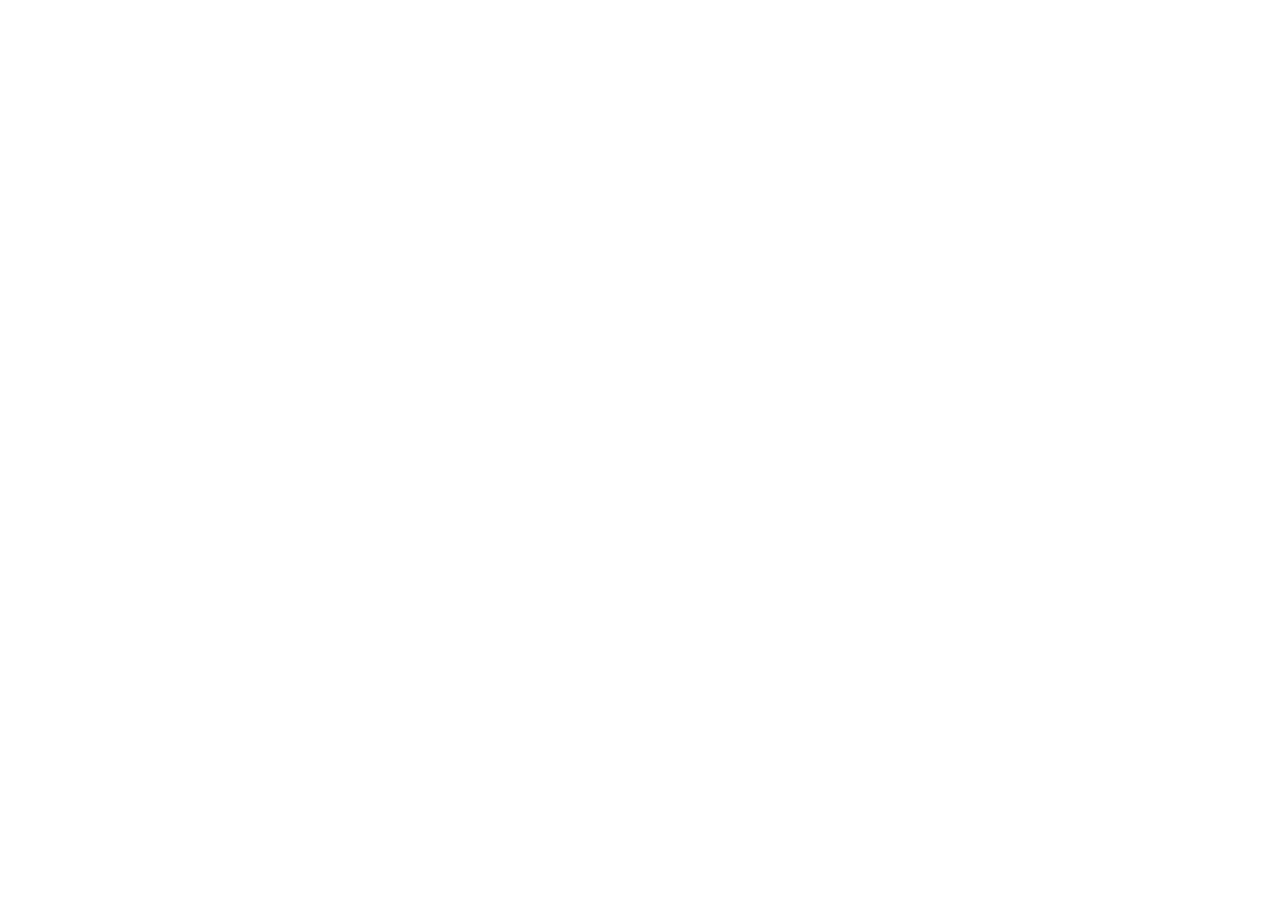
==== index.html @ ced34381 "Publish static MoonDust viewer with existing API connection" ====
<!doctype html>
<html lang="ko"><head><meta charset="utf-8"><meta name="viewport" content="width=device-width,initial-scale=1"><title>MoonDust · 낭독과 상영실</title><meta name="description" content="미카게의 달가루 낭독과 상영실. 낭독 비용을 확인하고 함께 보고 싶은 영상 구간을 골라 주세요."><link rel="icon" href="./moondust-link-banner-300.png"><link rel="stylesheet" href="./style.css"></head>
<body><header><a class="brand" href="./"><img src="./moondust-link-banner-300.png" alt=""><span>MoonDust<small>미카게의 달가루</small></span></a><a class="channel" href="https://chzzk.naver.com/7b8c4a76fb74a4c198d2418d34c86dca" target="_blank" rel="noopener">방송 보러 가기 ↗</a></header>
<main><div class="intro"><p class="eyebrow">너울이의 작은 신청함</p><h1>오늘은 어떤 이야기를 보낼까요?</h1><p>문장을 다듬고, 함께 보고 싶은 순간을 골라 주세요.</p></div>
<section class="account-strip" aria-label="내 달가루"><span id="account-summary">둘러보기는 연결 없이 자유롭게</span><button id="connect-account" type="button">치지직 계정 간편 연결</button><button id="disconnect-account" type="button" hidden>연결 해제</button></section><div class="workspace"><section class="editor"><div class="tabs" role="tablist" aria-label="신청 종류"><button id="tts-tab" role="tab" aria-selected="true" aria-controls="tts-panel">☾ 달가루 낭독</button><button id="video-tab" role="tab" aria-selected="false" aria-controls="video-panel" tabindex="-1">▷ 달가루상영실</button></div>
<div id="tts-panel" role="tabpanel" aria-labelledby="tts-tab"><label for="message">읽어 줄 문장</label><textarea id="message" rows="6" placeholder="미카게와 너울이에게 전하고 싶은 말을 적어 주세요."></textarea><div class="row hint"><span>공백 포함 · 앞뒤 공백 제외</span><span id="count">0 / 120자</span></div><p id="tts-error" class="error" role="status"></p><div class="speech"><label for="voice">목소리</label><select id="voice"><option value="random">랜덤</option><option value="A">WaveNet A · 여성</option><option value="B">WaveNet B · 여성</option><option value="C">WaveNet C · 남성</option><option value="D">WaveNet D · 남성</option></select><label for="rate">읽기 속도 <output id="rate-value">1.00배</output></label><input id="rate" type="range" min="0.25" max="4" step="0.05" value="1"><label for="pitch">음높이 <output id="pitch-value">0 반음</output></label><input id="pitch" type="range" min="-20" max="20" step="1" value="0"><button type="button" id="reset-speech">기본값으로</button></div><button id="preview-voice" type="button">음성 미리듣기</button><audio id="voice-preview" controls hidden></audio><p id="preview-status" class="hint" role="status"></p><div class="notice"><strong>고른 목소리와 속도로 방송에 전달해요.</strong><p>문장과 음성 설정을 자유롭게 조절해 주세요.</p></div></div>
<div id="video-panel" role="tabpanel" aria-labelledby="video-tab" hidden><label for="video-url">YouTube 영상 주소</label><input id="video-url" type="url" placeholder="https://www.youtube.com/watch?v=…"><button id="load-video" type="button">영상 불러오기</button><label for="video-file">또는 내 영상 업로드 · MP4/WebM · 최대 50MB</label><input id="video-file" type="file" accept="video/mp4,video/webm"><p id="upload-status" class="hint" role="status"></p><video id="file-preview" controls playsinline hidden></video><p id="video-title" class="hint"></p><div id="video-preview" hidden><div id="youtube-player"></div></div><div id="timeline-panel" hidden><p id="playhead-time" class="hint">현재 0:00</p><div id="timeline" class="timeline" aria-label="영상 재생 구간"><div id="selection" class="selection"></div><div id="playhead" class="playhead"></div><button id="start-handle" class="handle" type="button" role="slider" aria-label="구간 시작" aria-valuemin="0" aria-valuenow="0" aria-valuemax="0"></button><button id="end-handle" class="handle" type="button" role="slider" aria-label="구간 종료" aria-valuemin="1" aria-valuenow="1" aria-valuemax="1"></button></div><div class="times"><div><label for="start-time">시작</label><input id="start-time" inputmode="numeric" value="0:00"><input id="start" type="hidden" value="0"><button id="mark-start" type="button">현재 위치를 시작으로</button></div><div><label for="end-time">종료</label><input id="end-time" inputmode="numeric" value="0:30"><input id="end" type="hidden" value="30"><button id="mark-end" type="button">현재 위치를 종료로</button></div></div><button id="preview-range" type="button">선택 구간 미리보기</button></div><p id="duration" class="hint">최대 180초 · 30초당 0.10lb</p><p id="video-error" class="error" role="status"></p><div class="notice"><strong id="cinema-admission">상영실은 운영자가 여는 날에만 신청할 수 있어요.</strong><p>영상은 웹사이트에서 바로 신청합니다. 개인당 미완료 신청은 1건입니다.</p></div></div>
<button id="submit-tts" class="primary" type="button" hidden>내 달가루로 낭독 신청</button><button id="submit-video" class="primary" type="button" hidden>내 달가루로 영상 신청</button><p id="account-status" role="status" class="hint" hidden></p></section>
<aside><div class="receipt"><p class="eyebrow">신청 전 확인</p><h2 id="receipt-title">달가루 낭독</h2><div class="cost"><span id="cost">—</span><small>lb</small></div><p id="cost-note">문장을 입력하면 사용료를 계산합니다.</p><dl><div><dt>누적 해금</dt><dd>0.10lb</dd></div><div id="cooldown-row"><dt>개인 쿨타임</dt><dd>90초</dd></div><div id="balance-row" hidden><dt>보유 달가루</dt><dd id="account-balance">—</dd></div></dl><p class="footnote">직접 신청하면 방송 서버가 본인 계정의 사용 조건과 금액을 확인합니다. 영상은 실제 재생이 시작될 때 차감됩니다.</p></div><details><summary>낭독 요금표</summary><table><tbody><tr><td>1–24자</td><td>0.05lb</td></tr><tr><td>25–40자</td><td>0.06lb</td></tr><tr><td>41–60자</td><td>0.07lb</td></tr><tr><td>61–80자</td><td>0.08lb</td></tr><tr><td>81–100자</td><td>0.09lb</td></tr><tr><td>101–120자</td><td>0.10lb</td></tr></tbody></table><p class="hint">OWNER 예외와 실패 환불은 기존 방송 정책을 따릅니다.</p></details></aside></div>
<footer><span>MoonDust · 낭독과 달가루상영실</span><span></span></footer></main><script type="module" src="./app.js"></script><script type="module" src="./account.js"></script><script type="module" src="./video.js"></script><script type="module" src="./preview.js"></script></body></html>
---- style.css ----
:root{color-scheme:light;--ink:#34313e;--muted:#746e80;--line:#e3deea;--accent:#7458a1;--wash:#f4effb}*{box-sizing:border-box}body{margin:0;background:#faf9fc;color:var(--ink);font-family:"Malgun Gothic",system-ui,sans-serif;font-size:15px;line-height:1.65}header{max-width:1120px;margin:auto;padding:24px 28px;display:flex;align-items:center;justify-content:space-between;border-bottom:1px solid var(--line)}a{color:inherit;text-decoration:none}.brand{display:flex;align-items:center;gap:12px;font-size:21px;font-weight:750;letter-spacing:-.7px}.brand img{width:53px;height:53px}.brand small{display:block;font-size:11px;color:var(--muted);letter-spacing:1px;font-weight:400}.channel{font-size:13px;border-bottom:1px solid #b7a5ce;padding-bottom:3px}main{max-width:1064px;margin:0 auto;padding:40px 0 24px}.intro{margin-bottom:28px}.eyebrow{font-size:11px;font-weight:700;letter-spacing:1.8px;color:var(--accent);margin:0 0 12px}h1{font-size:29px;letter-spacing:-1.3px;margin:0 0 8px;font-weight:700}.intro>p:last-child{color:var(--muted);margin:0}.workspace{display:grid;grid-template-columns:minmax(0,1fr) 310px;gap:24px;align-items:start}.editor{background:white;border:1px solid var(--line);border-radius:18px;overflow:hidden}.tabs{display:flex;border-bottom:1px solid var(--line);padding:0 25px;gap:28px;background:#fdfcfe}.tabs button{background:none;border:0;border-bottom:3px solid transparent;padding:21px 0 16px;color:var(--muted);font:inherit;cursor:pointer}.tabs button[aria-selected=true]{color:var(--accent);border-bottom-color:var(--accent);font-weight:700}[role=tabpanel]{padding:26px 28px 0}label{display:block;font-size:13px;font-weight:700;margin-bottom:10px}textarea,input{font:inherit;color:var(--ink);background:#fff;border:1px solid #d9d1e3;border-radius:9px;width:100%;padding:14px;outline:none}textarea{resize:vertical;min-height:90px}textarea:focus,input:focus{border-color:var(--accent);box-shadow:0 0 0 3px #7458a118}button:focus-visible,a:focus-visible,summary:focus-visible{outline:3px solid #bea9dd;outline-offset:4px}.row{display:flex;justify-content:space-between;gap:10px}.hint{font-size:12px;color:var(--muted);margin:7px 0}.notice{border-left:2px solid #bcabd4;background:#faf7fe;padding:13px 15px;margin-top:20px;font-size:12px;color:var(--muted)}.notice strong{color:#625470;font-size:12px}.notice p{margin:5px 0 0}.command{padding:26px 28px 22px;margin-top:8px}#command{background:#f6f5f8;font-family:inherit;font-size:13px;min-height:80px}.primary{border:0;background:var(--accent);color:white;border-radius:9px;font:inherit;font-weight:700;width:100%;padding:13px;margin-top:14px;cursor:pointer}.primary:hover{background:#61478b}.primary:disabled{background:#e6e0ed;color:#95879f;cursor:not-allowed}.receipt{border:1px solid var(--line);border-radius:18px;padding:25px;background:var(--wash)}h2{margin:0;font-size:20px;letter-spacing:-.6px}.cost{display:flex;align-items:baseline;gap:8px;margin-top:21px}.cost span{font-size:48px;line-height:1.2;font-weight:600;letter-spacing:-2px}.cost small{color:var(--muted)}#cost-note{font-size:12px;color:var(--muted);min-height:40px}dl{border-top:1px solid #ded6e9;padding-top:12px}dl div{display:flex;justify-content:space-between;font-size:12px;margin:10px 0}dt{color:var(--muted)}dd{margin:0;font-weight:600}.footnote{font-size:11px;color:var(--muted);margin-top:20px}details{padding:18px 8px}summary{font-size:13px;cursor:pointer}table{width:100%;font-size:12px;margin-top:12px;border-collapse:collapse}td{padding:6px 0;border-bottom:1px solid var(--line)}td:last-child{text-align:right}.times{display:grid;grid-template-columns:1fr 1fr;gap:16px;margin-top:22px}.error{font-size:12px;color:#a13650;margin:7px 0}.error:empty{display:none}footer{display:flex;justify-content:space-between;gap:12px;margin-top:40px;padding-top:20px;border-top:1px solid var(--line);font-size:11px;color:var(--muted)}[hidden]{display:none!important}@media(max-width:1120px){main{padding:32px 28px}}@media(max-width:720px){header{padding:18px}.brand{font-size:18px}.brand img{width:44px;height:44px}main{padding:28px 18px}.workspace{grid-template-columns:1fr}h1{font-size:24px}.tabs{gap:23px;padding:0 20px}[role=tabpanel],.command{padding-left:20px;padding-right:20px}.receipt{padding:22px}.cost{margin-top:12px}footer{flex-direction:column}.channel{font-size:11px}}

.speech{margin-top:24px}.speech select{width:100%;padding:12px;border:1px solid #d9d1e3;border-radius:9px;background:white;font:inherit;color:inherit;margin-bottom:18px}.speech label{margin-top:12px}.speech output{float:right;color:var(--accent)}.speech input[type=range]{padding:0;accent-color:var(--accent)}#reset-speech{margin-top:12px;background:none;border:1px solid #d9d1e3;border-radius:6px;padding:7px 10px;color:var(--muted);cursor:pointer}

.account-strip{display:flex;align-items:center;flex-wrap:wrap;gap:12px;margin:0 0 20px;padding:14px 18px;border:1px solid var(--line);border-radius:12px;background:white;font-size:14px}.account-strip span{flex:1}.account-strip button,#video-panel button:not(.handle){font:inherit;color:var(--accent);background:white;border:1px solid var(--line);border-radius:8px;padding:9px 12px;cursor:pointer}#video-panel>button{margin-top:12px}#video-preview{margin-top:16px;aspect-ratio:16/9;min-height:200px}#youtube-player{width:100%;height:100%;border:0}#submit-tts,#submit-video{width:calc(100% - 56px);margin:20px 28px}#account-status{margin:12px 28px 20px}.timeline{position:relative;height:12px;background:var(--line);border-radius:6px;margin:30px 12px;touch-action:none}.selection{position:absolute;height:100%;background:var(--accent);border-radius:6px}.handle{position:absolute;top:-9px;width:22px;height:30px;padding:0;transform:translateX(-50%);background:white;border:2px solid var(--accent);border-radius:5px;touch-action:none;cursor:ew-resize}.playhead{position:absolute;top:-5px;width:2px;height:22px;background:var(--ink);pointer-events:none}#timeline-panel .times button{font-size:12px;margin-top:6px}.times input{padding:10px}

#voice-preview,#file-preview{width:100%;margin:14px 0}#file-preview{max-height:360px}#preview-voice{margin-top:16px;padding:10px;border:1px solid var(--line);border-radius:8px;background:white;color:var(--accent);font:inherit}#video-file{font-size:13px;padding:10px}label[for=video-file]{margin-top:20px}
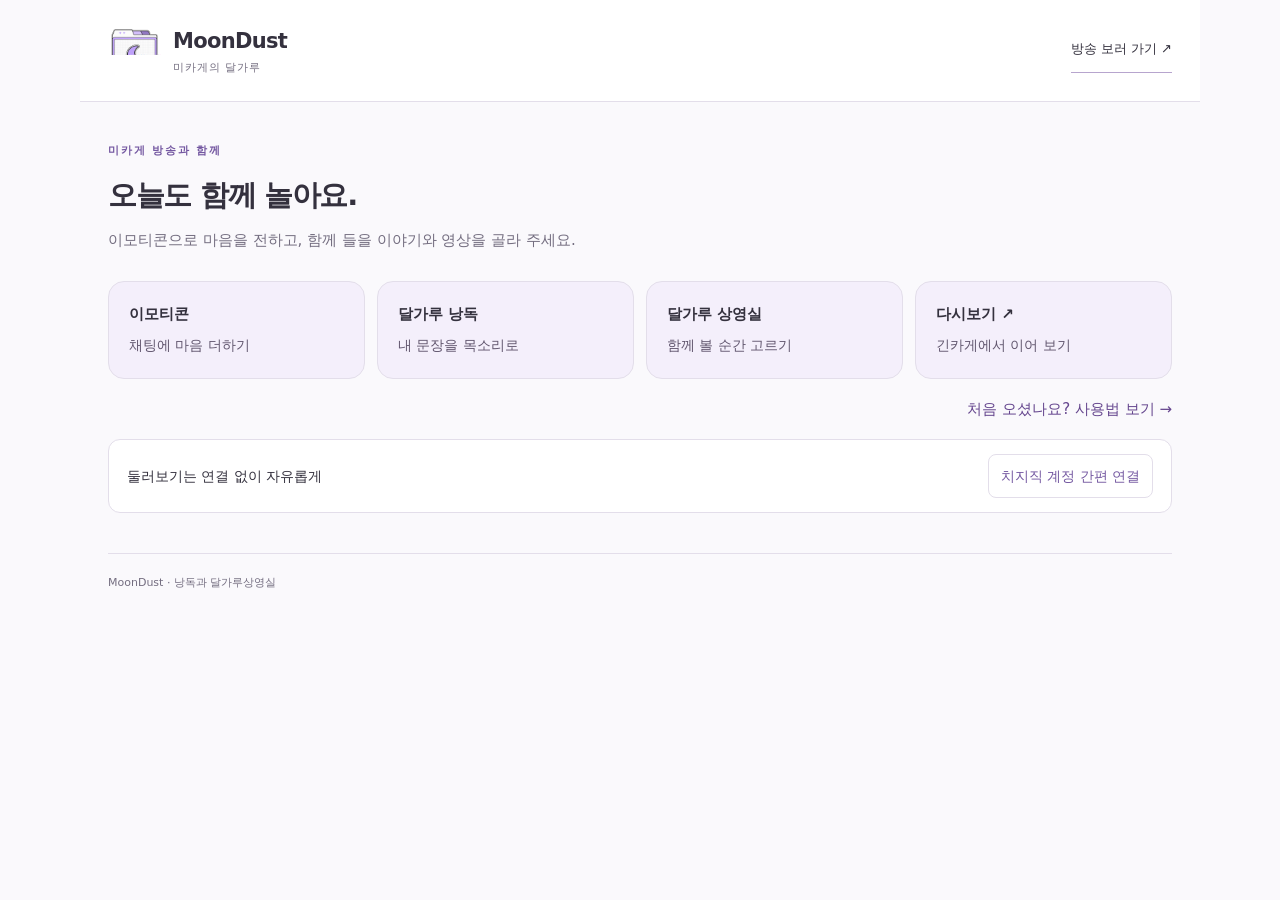
==== commit ffeadbdf: "Add mobile MoonDust home, public browsing, guide and emote catalog" ====
--- a/index.html
+++ b/index.html
@@ -1,10 +1,17 @@
-<!doctype html>
-<html lang="ko"><head><meta charset="utf-8"><meta name="viewport" content="width=device-width,initial-scale=1"><title>MoonDust · 낭독과 상영실</title><meta name="description" content="미카게의 달가루 낭독과 상영실. 낭독 비용을 확인하고 함께 보고 싶은 영상 구간을 골라 주세요."><link rel="icon" href="./moondust-link-banner-300.png"><link rel="stylesheet" href="./style.css"></head>
-<body><header><a class="brand" href="./"><img src="./moondust-link-banner-300.png" alt=""><span>MoonDust<small>미카게의 달가루</small></span></a><a class="channel" href="https://chzzk.naver.com/7b8c4a76fb74a4c198d2418d34c86dca" target="_blank" rel="noopener">방송 보러 가기 ↗</a></header>
-<main><div class="intro"><p class="eyebrow">너울이의 작은 신청함</p><h1>오늘은 어떤 이야기를 보낼까요?</h1><p>문장을 다듬고, 함께 보고 싶은 순간을 골라 주세요.</p></div>
-<section class="account-strip" aria-label="내 달가루"><span id="account-summary">둘러보기는 연결 없이 자유롭게</span><button id="connect-account" type="button">치지직 계정 간편 연결</button><button id="disconnect-account" type="button" hidden>연결 해제</button></section><div class="workspace"><section class="editor"><div class="tabs" role="tablist" aria-label="신청 종류"><button id="tts-tab" role="tab" aria-selected="true" aria-controls="tts-panel">☾ 달가루 낭독</button><button id="video-tab" role="tab" aria-selected="false" aria-controls="video-panel" tabindex="-1">▷ 달가루상영실</button></div>
-<div id="tts-panel" role="tabpanel" aria-labelledby="tts-tab"><label for="message">읽어 줄 문장</label><textarea id="message" rows="6" placeholder="미카게와 너울이에게 전하고 싶은 말을 적어 주세요."></textarea><div class="row hint"><span>공백 포함 · 앞뒤 공백 제외</span><span id="count">0 / 120자</span></div><p id="tts-error" class="error" role="status"></p><div class="speech"><label for="voice">목소리</label><select id="voice"><option value="random">랜덤</option><option value="A">WaveNet A · 여성</option><option value="B">WaveNet B · 여성</option><option value="C">WaveNet C · 남성</option><option value="D">WaveNet D · 남성</option></select><label for="rate">읽기 속도 <output id="rate-value">1.00배</output></label><input id="rate" type="range" min="0.25" max="4" step="0.05" value="1"><label for="pitch">음높이 <output id="pitch-value">0 반음</output></label><input id="pitch" type="range" min="-20" max="20" step="1" value="0"><button type="button" id="reset-speech">기본값으로</button></div><button id="preview-voice" type="button">음성 미리듣기</button><audio id="voice-preview" controls hidden></audio><p id="preview-status" class="hint" role="status"></p><div class="notice"><strong>고른 목소리와 속도로 방송에 전달해요.</strong><p>문장과 음성 설정을 자유롭게 조절해 주세요.</p></div></div>
-<div id="video-panel" role="tabpanel" aria-labelledby="video-tab" hidden><label for="video-url">YouTube 영상 주소</label><input id="video-url" type="url" placeholder="https://www.youtube.com/watch?v=…"><button id="load-video" type="button">영상 불러오기</button><label for="video-file">또는 내 영상 업로드 · MP4/WebM · 최대 50MB</label><input id="video-file" type="file" accept="video/mp4,video/webm"><p id="upload-status" class="hint" role="status"></p><video id="file-preview" controls playsinline hidden></video><p id="video-title" class="hint"></p><div id="video-preview" hidden><div id="youtube-player"></div></div><div id="timeline-panel" hidden><p id="playhead-time" class="hint">현재 0:00</p><div id="timeline" class="timeline" aria-label="영상 재생 구간"><div id="selection" class="selection"></div><div id="playhead" class="playhead"></div><button id="start-handle" class="handle" type="button" role="slider" aria-label="구간 시작" aria-valuemin="0" aria-valuenow="0" aria-valuemax="0"></button><button id="end-handle" class="handle" type="button" role="slider" aria-label="구간 종료" aria-valuemin="1" aria-valuenow="1" aria-valuemax="1"></button></div><div class="times"><div><label for="start-time">시작</label><input id="start-time" inputmode="numeric" value="0:00"><input id="start" type="hidden" value="0"><button id="mark-start" type="button">현재 위치를 시작으로</button></div><div><label for="end-time">종료</label><input id="end-time" inputmode="numeric" value="0:30"><input id="end" type="hidden" value="30"><button id="mark-end" type="button">현재 위치를 종료로</button></div></div><button id="preview-range" type="button">선택 구간 미리보기</button></div><p id="duration" class="hint">최대 180초 · 30초당 0.10lb</p><p id="video-error" class="error" role="status"></p><div class="notice"><strong id="cinema-admission">상영실은 운영자가 여는 날에만 신청할 수 있어요.</strong><p>영상은 웹사이트에서 바로 신청합니다. 개인당 미완료 신청은 1건입니다.</p></div></div>
-<button id="submit-tts" class="primary" type="button" hidden>내 달가루로 낭독 신청</button><button id="submit-video" class="primary" type="button" hidden>내 달가루로 영상 신청</button><p id="account-status" role="status" class="hint" hidden></p></section>
-<aside><div class="receipt"><p class="eyebrow">신청 전 확인</p><h2 id="receipt-title">달가루 낭독</h2><div class="cost"><span id="cost">—</span><small>lb</small></div><p id="cost-note">문장을 입력하면 사용료를 계산합니다.</p><dl><div><dt>누적 해금</dt><dd>0.10lb</dd></div><div id="cooldown-row"><dt>개인 쿨타임</dt><dd>90초</dd></div><div id="balance-row" hidden><dt>보유 달가루</dt><dd id="account-balance">—</dd></div></dl><p class="footnote">직접 신청하면 방송 서버가 본인 계정의 사용 조건과 금액을 확인합니다. 영상은 실제 재생이 시작될 때 차감됩니다.</p></div><details><summary>낭독 요금표</summary><table><tbody><tr><td>1–24자</td><td>0.05lb</td></tr><tr><td>25–40자</td><td>0.06lb</td></tr><tr><td>41–60자</td><td>0.07lb</td></tr><tr><td>61–80자</td><td>0.08lb</td></tr><tr><td>81–100자</td><td>0.09lb</td></tr><tr><td>101–120자</td><td>0.10lb</td></tr></tbody></table><p class="hint">OWNER 예외와 실패 환불은 기존 방송 정책을 따릅니다.</p></details></aside></div>
-<footer><span>MoonDust · 낭독과 달가루상영실</span><span></span></footer></main><script type="module" src="./app.js"></script><script type="module" src="./account.js"></script><script type="module" src="./video.js"></script><script type="module" src="./preview.js"></script></body></html>
+<!doctype html>
+<html lang="ko"><head><meta charset="utf-8"><meta name="viewport" content="width=device-width,initial-scale=1"><title>MoonDust · 낭독과 상영실</title><meta name="description" content="미카게의 달가루 낭독과 상영실. 낭독 비용을 확인하고 함께 보고 싶은 영상 구간을 골라 주세요."><link rel="icon" href="./moondust-link-banner-300.png"><link rel="stylesheet" href="./style.css"></head>
+<body><header><a class="brand" href="./"><img src="./moondust-link-banner-300.png" alt=""><span>MoonDust<small>미카게의 달가루</small></span></a><a class="channel" href="https://chzzk.naver.com/7b8c4a76fb74a4c198d2418d34c86dca" target="_blank" rel="noopener">방송 보러 가기 ↗</a></header>
+<main><div class="intro"><p class="eyebrow">미카게 방송과 함께</p><h1>오늘도 함께 놀아요.</h1><p>이모티콘으로 마음을 전하고, 함께 들을 이야기와 영상을 골라 주세요.</p></div>
+<nav class="feature-nav" aria-label="주요 기능"><a href="#emotes"><strong>이모티콘</strong><span>채팅에 마음 더하기</span></a><a href="#tts"><strong>달가루 낭독</strong><span>내 문장을 목소리로</span></a><a href="#video"><strong>달가루 상영실</strong><span>함께 볼 순간 고르기</span></a><a href="https://www.youtube.com/@%EA%B8%B4%EC%B9%B4%EA%B2%8C" target="_blank" rel="noopener"><strong>다시보기 ↗</strong><span>긴카게에서 이어 보기</span></a></nav><p class="guide-link"><a href="#guide">처음 오셨나요? 사용법 보기 →</a></p><section class="account-strip" aria-label="내 달가루"><span id="account-summary">둘러보기는 연결 없이 자유롭게</span><button id="connect-account" type="button">치지직 계정 간편 연결</button><button id="disconnect-account" type="button" hidden>연결 해제</button></section><div class="workspace"><section class="editor"><div class="tabs" role="tablist" aria-label="신청 종류"><button id="tts-tab" role="tab" aria-selected="true" aria-controls="tts-panel">☾ 달가루 낭독</button><button id="video-tab" role="tab" aria-selected="false" aria-controls="video-panel" tabindex="-1">▷ 달가루상영실</button></div>
+<div id="tts-panel" role="tabpanel" aria-labelledby="tts-tab"><label for="message">읽어 줄 문장</label><textarea id="message" rows="6" placeholder="미카게와 너울이에게 전하고 싶은 말을 적어 주세요."></textarea><div class="row hint"><span>공백 포함 · 앞뒤 공백 제외</span><span id="count">0 / 120자</span></div><p id="tts-error" class="error" role="status"></p><div class="speech"><label for="voice">목소리</label><select id="voice"><option value="random">랜덤</option><option value="A">WaveNet A · 여성</option><option value="B">WaveNet B · 여성</option><option value="C">WaveNet C · 남성</option><option value="D">WaveNet D · 남성</option></select><label for="rate">읽기 속도 <output id="rate-value">1.00배</output></label><input id="rate" type="range" min="0.25" max="4" step="0.05" value="1"><label for="pitch">음높이 <output id="pitch-value">0 반음</output></label><input id="pitch" type="range" min="-20" max="20" step="1" value="0"><button type="button" id="reset-speech">기본값으로</button></div><button id="preview-voice" type="button">음성 미리듣기</button><audio id="voice-preview" controls hidden></audio><p id="preview-status" class="hint" role="status"></p><div class="notice"><strong>고른 목소리와 속도로 방송에 전달해요.</strong><p>문장과 음성 설정을 자유롭게 조절해 주세요.</p></div></div>
+<div id="video-panel" role="tabpanel" aria-labelledby="video-tab" hidden><label for="video-url">YouTube / 치지직 클립 주소</label><input id="video-url" type="url" placeholder="YouTube 또는 https://chzzk.naver.com/clips/…"><button id="load-video" type="button">영상 불러오기</button><label for="video-file">또는 내 영상 업로드 · MP4/WebM · 최대 50MB</label><input id="video-file" type="file" accept="video/mp4,video/webm"><p id="upload-status" class="hint" role="status"></p><video id="file-preview" controls playsinline hidden></video><p id="video-title" class="hint"></p><div id="video-preview" hidden><div id="youtube-player"></div></div><div id="timeline-panel" hidden><p id="playhead-time" class="hint">현재 0:00</p><div id="timeline" class="timeline" aria-label="영상 재생 구간"><div id="selection" class="selection"></div><div id="playhead" class="playhead"></div><button id="start-handle" class="handle" type="button" role="slider" aria-label="구간 시작" aria-valuemin="0" aria-valuenow="0" aria-valuemax="0"></button><button id="end-handle" class="handle" type="button" role="slider" aria-label="구간 종료" aria-valuemin="1" aria-valuenow="1" aria-valuemax="1"></button></div><div class="times"><div><label for="start-time">시작</label><input id="start-time" inputmode="numeric" value="0:00"><input id="start" type="hidden" value="0"><button id="mark-start" type="button">현재 위치를 시작으로</button></div><div><label for="end-time">종료</label><input id="end-time" inputmode="numeric" value="0:30"><input id="end" type="hidden" value="30"><button id="mark-end" type="button">현재 위치를 종료로</button></div></div><button id="preview-range" type="button">선택 구간 미리보기</button></div><p id="duration" class="hint">최대 180초 · 30초당 0.10lb</p><p id="video-error" class="error" role="status"></p><div class="notice"><strong id="cinema-admission">상영실은 운영자가 여는 날에만 신청할 수 있어요.</strong><p>영상은 웹사이트에서 바로 신청합니다. 개인당 미완료 신청은 1건입니다.</p></div></div>
+<button id="submit-tts" class="primary" type="button" hidden>내 달가루로 낭독 신청</button><button id="submit-video" class="primary" type="button" hidden>내 달가루로 영상 신청</button><p id="account-status" role="status" class="hint" hidden></p></section>
+<aside><div class="receipt"><p class="eyebrow">신청 전 확인</p><h2 id="receipt-title">달가루 낭독</h2><div class="cost"><span id="cost">—</span><small>lb</small></div><p id="cost-note">문장을 입력하면 사용료를 계산합니다.</p><dl><div><dt>누적 해금</dt><dd>0.10lb</dd></div><div id="cooldown-row"><dt>개인 쿨타임</dt><dd>90초</dd></div><div id="balance-row" hidden><dt>보유 달가루</dt><dd id="account-balance">—</dd></div></dl><p class="footnote">직접 신청하면 방송 서버가 본인 계정의 사용 조건과 금액을 확인합니다. 영상은 실제 재생이 시작될 때 차감됩니다.</p></div><details><summary>낭독 요금표</summary><table><tbody><tr><td>1–24자</td><td>0.05lb</td></tr><tr><td>25–40자</td><td>0.06lb</td></tr><tr><td>41–60자</td><td>0.07lb</td></tr><tr><td>61–80자</td><td>0.08lb</td></tr><tr><td>81–100자</td><td>0.09lb</td></tr><tr><td>101–120자</td><td>0.10lb</td></tr></tbody></table><p class="hint">OWNER 예외와 실패 환불은 기존 방송 정책을 따릅니다.</p></details></aside></div>
+<section class="editor" id="emote-shop" aria-labelledby="emote-shop-title"><h2 id="emote-shop-title">달가루 이모티콘 도감</h2><p>6종씩 5번들 · 번들당 0.60lb · 영구 해금</p><p class="hint">구매한 뒤 치지직 채팅에 아래 이모지를 쓰면 방송 채팅 오버레이에서 미카게 이모티콘으로 보여요. 치지직 원본 채팅은 그대로입니다.</p><button id="emote-refresh" type="button">내 보유 번들 확인</button><p id="emote-status" role="status"></p><div id="emote-bundles"></div></section><section id="newcomer-guide" class="editor" hidden aria-labelledby="guide-title"><h2 id="guide-title">처음 온 너울이 가이드</h2>
+<details><summary>미카게 방송은 어떤 곳인가요?</summary><p>미카게와 이야기를 나누고 함께 시간을 보내는 방송이에요. MoonDust는 방송에서 모은 달가루로 이야기와 영상을 전하는 공간입니다.</p></details>
+<details><summary>채팅은 어떻게 참여하나요?</summary><p>치지직 방송 채팅에서 편하게 이야기해 주세요. 여기에서 따로 채팅을 보내거나 출석할 필요는 없어요.</p></details>
+<details><summary>달가루가 뭔가요?</summary><p>방송 채팅 참여로 쌓이는 기록이에요. 보유 달가루는 낭독·영상 신청과 이모티콘 해금에 사용할 수 있어요. 사용해도 누적 달가루는 줄지 않아요.</p></details>
+<details><summary>이모티콘은 어떻게 사용하나요?</summary><p>원하는 번들을 해금한 뒤 해당 이모지를 치지직 채팅에 입력하세요. 복사는 선택이에요. Windows는 Win + ., 휴대폰은 기본 이모지 키보드를 사용하면 됩니다. 치지직 원본 채팅에는 일반 이모지가, 방송 오버레이에는 해금한 이미지가 보여요.</p><a href="#emotes">이모티콘 도감 보기 →</a></details>
+<details><summary>낭독과 상영실은 어떻게 이용하나요?</summary><p>문장과 목소리, 또는 영상 구간을 고른 뒤 사용료를 확인하고 신청하세요. 신청할 때만 계정 연결이 필요해요. 상영실은 운영자가 여는 날에 이용할 수 있습니다.</p><a href="#tts">낭독 신청 →</a> · <a href="#video">상영실 →</a></details>
+<details><summary>다시보기는 어디서 보나요?</summary><p>긴카게 YouTube 채널에서 볼 수 있어요.</p><a href="https://www.youtube.com/@%EA%B8%B4%EC%B9%B4%EA%B2%8C" target="_blank" rel="noopener">긴카게 다시보기 ↗</a></details>
+<h3>함께 지켜 주세요</h3><p>서로 싸우지 마세요.<br>다른 사람이 불편해할 행동은 하지 마세요.<br>문제가 생기면 직접 해결하려 하지 말고 미카게에게 맡겨주세요.</p><p>나머지는 상식선에서 부탁드립니다.</p></section><footer><span>MoonDust · 낭독과 달가루상영실</span><span></span></footer></main><script type="module" src="./navigation.js"></script><script type="module" src="./app.js"></script><script type="module" src="./account.js"></script><script type="module" src="./video.js"></script><script type="module" src="./preview.js"></script><script type="module" src="./emote-shop.js"></script></body></html>
--- a/style.css
+++ b/style.css
@@ -5,3 +5,6 @@
 .account-strip{display:flex;align-items:center;flex-wrap:wrap;gap:12px;margin:0 0 20px;padding:14px 18px;border:1px solid var(--line);border-radius:12px;background:white;font-size:14px}.account-strip span{flex:1}.account-strip button,#video-panel button:not(.handle){font:inherit;color:var(--accent);background:white;border:1px solid var(--line);border-radius:8px;padding:9px 12px;cursor:pointer}#video-panel>button{margin-top:12px}#video-preview{margin-top:16px;aspect-ratio:16/9;min-height:200px}#youtube-player{width:100%;height:100%;border:0}#submit-tts,#submit-video{width:calc(100% - 56px);margin:20px 28px}#account-status{margin:12px 28px 20px}.timeline{position:relative;height:12px;background:var(--line);border-radius:6px;margin:30px 12px;touch-action:none}.selection{position:absolute;height:100%;background:var(--accent);border-radius:6px}.handle{position:absolute;top:-9px;width:22px;height:30px;padding:0;transform:translateX(-50%);background:white;border:2px solid var(--accent);border-radius:5px;touch-action:none;cursor:ew-resize}.playhead{position:absolute;top:-5px;width:2px;height:22px;background:var(--ink);pointer-events:none}#timeline-panel .times button{font-size:12px;margin-top:6px}.times input{padding:10px}
 
 #voice-preview,#file-preview{width:100%;margin:14px 0}#file-preview{max-height:360px}#preview-voice{margin-top:16px;padding:10px;border:1px solid var(--line);border-radius:8px;background:white;color:var(--accent);font:inherit}#video-file{font-size:13px;padding:10px}label[for=video-file]{margin-top:20px}
+
+/* MoonDust 2.0: retain existing controls and brand. */
+[hidden]{display:none!important}html{scroll-padding-top:100px}header{position:sticky;top:0;background:#fff;z-index:10}.channel{min-height:44px;display:flex;align-items:center}.feature-nav{display:grid;grid-template-columns:repeat(2,minmax(0,1fr));gap:12px}.feature-nav a{padding:20px;border:1px solid var(--line);border-radius:16px;background:var(--wash);text-decoration:none;color:var(--ink);display:flex;flex-direction:column;gap:8px}.feature-nav a[aria-current=page]{outline:2px solid var(--accent)}.feature-nav span{font-size:14px;color:#62576f}.guide-link{text-align:right;margin:18px 0}.guide-link a,#newcomer-guide a{color:#65468e}button,summary,select{min-height:44px}button:focus-visible,a:focus-visible,summary:focus-visible{outline:3px solid var(--accent);outline-offset:3px}textarea,input,select{font-size:16px}#newcomer-guide,#emote-shop{margin-top:24px}#newcomer-guide details{margin:12px 0}#newcomer-guide summary{display:list-item;padding:12px;cursor:pointer}#newcomer-guide p{line-height:1.8}.account-strip{flex-wrap:wrap}.workspace>*{min-width:0}figure button{max-width:100%}@media(min-width:800px){.feature-nav{grid-template-columns:repeat(4,minmax(0,1fr))}}@media(max-width:480px){header{gap:10px;padding:12px}.brand small{font-size:11px}.channel{font-size:13px}main{padding:16px}.intro h1{font-size:28px}.feature-nav a{padding:16px 12px}.editor{padding:18px}.account-strip button{flex:1}.times{gap:10px}input{max-width:100%;box-sizing:border-box}}@media(prefers-reduced-motion:reduce){*{scroll-behavior:auto!important;animation:none!important;transition:none!important}}
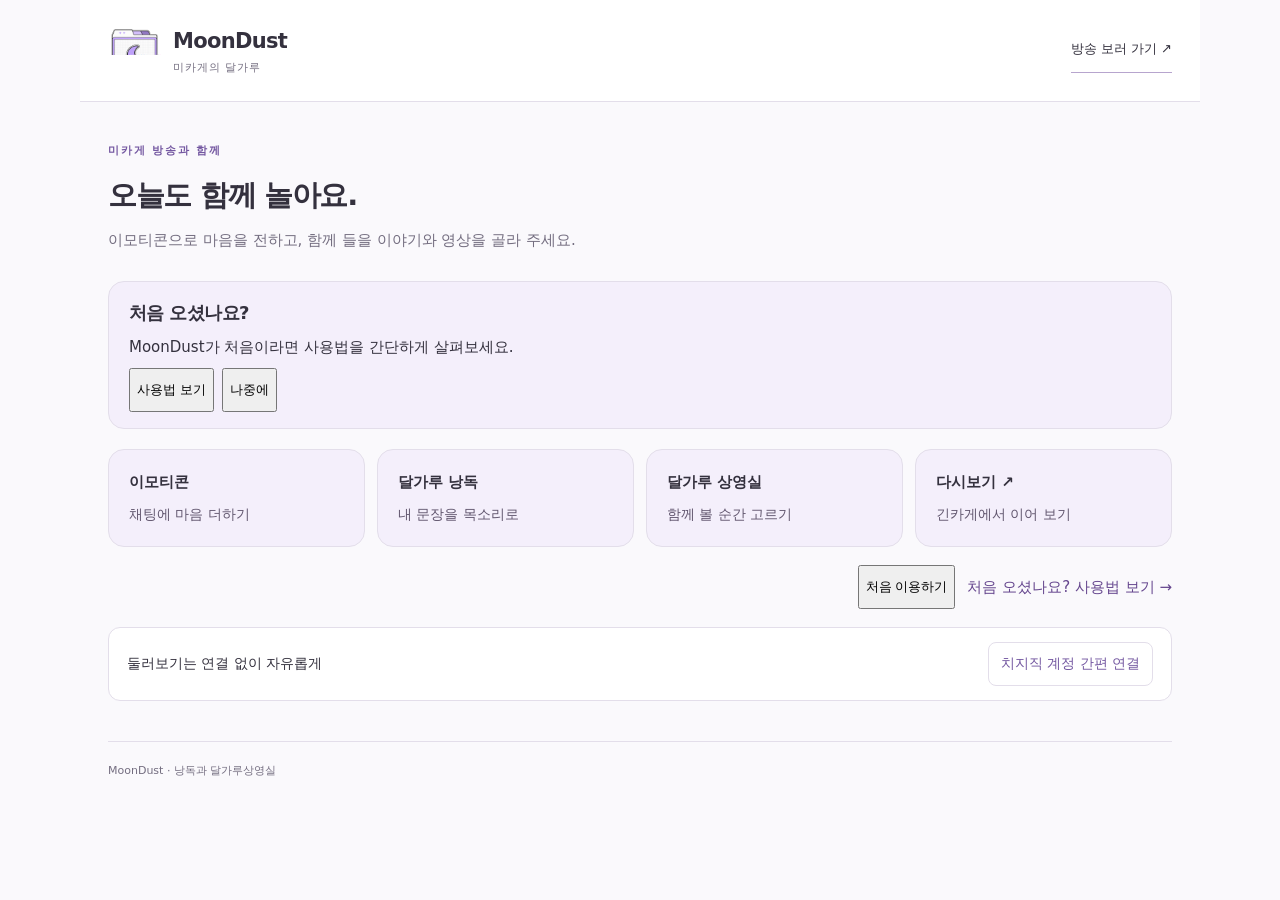
==== commit 55bb3e5b: "Add optional four-step onboarding with shared guide content" ====
--- a/index.html
+++ b/index.html
@@ -1,17 +1,16 @@
 <!doctype html>
-<html lang="ko"><head><meta charset="utf-8"><meta name="viewport" content="width=device-width,initial-scale=1"><title>MoonDust · 낭독과 상영실</title><meta name="description" content="미카게의 달가루 낭독과 상영실. 낭독 비용을 확인하고 함께 보고 싶은 영상 구간을 골라 주세요."><link rel="icon" href="./moondust-link-banner-300.png"><link rel="stylesheet" href="./style.css"></head>
+<html lang="ko"><head><meta charset="utf-8"><meta name="viewport" content="width=device-width,initial-scale=1"><title>MoonDust · 낭독과 상영실</title><meta name="description" content="미카게의 달가루 낭독과 상영실. 낭독 비용을 확인하고 함께 보고 싶은 영상 구간을 골라 주세요."><link rel="icon" href="./moondust-link-banner-300.png"><link rel="stylesheet" href="./style.css"><link rel="stylesheet" href="./onboarding.css"></head>
 <body><header><a class="brand" href="./"><img src="./moondust-link-banner-300.png" alt=""><span>MoonDust<small>미카게의 달가루</small></span></a><a class="channel" href="https://chzzk.naver.com/7b8c4a76fb74a4c198d2418d34c86dca" target="_blank" rel="noopener">방송 보러 가기 ↗</a></header>
 <main><div class="intro"><p class="eyebrow">미카게 방송과 함께</p><h1>오늘도 함께 놀아요.</h1><p>이모티콘으로 마음을 전하고, 함께 들을 이야기와 영상을 골라 주세요.</p></div>
-<nav class="feature-nav" aria-label="주요 기능"><a href="#emotes"><strong>이모티콘</strong><span>채팅에 마음 더하기</span></a><a href="#tts"><strong>달가루 낭독</strong><span>내 문장을 목소리로</span></a><a href="#video"><strong>달가루 상영실</strong><span>함께 볼 순간 고르기</span></a><a href="https://www.youtube.com/@%EA%B8%B4%EC%B9%B4%EA%B2%8C" target="_blank" rel="noopener"><strong>다시보기 ↗</strong><span>긴카게에서 이어 보기</span></a></nav><p class="guide-link"><a href="#guide">처음 오셨나요? 사용법 보기 →</a></p><section class="account-strip" aria-label="내 달가루"><span id="account-summary">둘러보기는 연결 없이 자유롭게</span><button id="connect-account" type="button">치지직 계정 간편 연결</button><button id="disconnect-account" type="button" hidden>연결 해제</button></section><div class="workspace"><section class="editor"><div class="tabs" role="tablist" aria-label="신청 종류"><button id="tts-tab" role="tab" aria-selected="true" aria-controls="tts-panel">☾ 달가루 낭독</button><button id="video-tab" role="tab" aria-selected="false" aria-controls="video-panel" tabindex="-1">▷ 달가루상영실</button></div>
+<section class="welcome-card" id="welcome-card" hidden aria-labelledby="welcome-card-title"><h2 id="welcome-card-title">처음 오셨나요?</h2><p>MoonDust가 처음이라면 사용법을 간단하게 살펴보세요.</p><div class="welcome-actions"><button type="button" id="welcome-start" data-open-onboarding>사용법 보기</button><button type="button" id="welcome-later">나중에</button></div></section><nav class="feature-nav" aria-label="주요 기능"><a href="#emotes"><strong>이모티콘</strong><span>채팅에 마음 더하기</span></a><a href="#tts"><strong>달가루 낭독</strong><span>내 문장을 목소리로</span></a><a href="#video"><strong>달가루 상영실</strong><span>함께 볼 순간 고르기</span></a><a href="https://www.youtube.com/@%EA%B8%B4%EC%B9%B4%EA%B2%8C" target="_blank" rel="noopener"><strong>다시보기 ↗</strong><span>긴카게에서 이어 보기</span></a></nav><p class="guide-link"><button type="button" data-open-onboarding>처음 이용하기</button><a href="#guide">처음 오셨나요? 사용법 보기 →</a></p><section class="account-strip" aria-label="내 달가루"><span id="account-summary">둘러보기는 연결 없이 자유롭게</span><button id="connect-account" type="button">치지직 계정 간편 연결</button><button id="disconnect-account" type="button" hidden>연결 해제</button></section><div class="workspace"><section class="editor"><div class="tabs" role="tablist" aria-label="신청 종류"><button id="tts-tab" role="tab" aria-selected="true" aria-controls="tts-panel">☾ 달가루 낭독</button><button id="video-tab" role="tab" aria-selected="false" aria-controls="video-panel" tabindex="-1">▷ 달가루상영실</button></div>
 <div id="tts-panel" role="tabpanel" aria-labelledby="tts-tab"><label for="message">읽어 줄 문장</label><textarea id="message" rows="6" placeholder="미카게와 너울이에게 전하고 싶은 말을 적어 주세요."></textarea><div class="row hint"><span>공백 포함 · 앞뒤 공백 제외</span><span id="count">0 / 120자</span></div><p id="tts-error" class="error" role="status"></p><div class="speech"><label for="voice">목소리</label><select id="voice"><option value="random">랜덤</option><option value="A">WaveNet A · 여성</option><option value="B">WaveNet B · 여성</option><option value="C">WaveNet C · 남성</option><option value="D">WaveNet D · 남성</option></select><label for="rate">읽기 속도 <output id="rate-value">1.00배</output></label><input id="rate" type="range" min="0.25" max="4" step="0.05" value="1"><label for="pitch">음높이 <output id="pitch-value">0 반음</output></label><input id="pitch" type="range" min="-20" max="20" step="1" value="0"><button type="button" id="reset-speech">기본값으로</button></div><button id="preview-voice" type="button">음성 미리듣기</button><audio id="voice-preview" controls hidden></audio><p id="preview-status" class="hint" role="status"></p><div class="notice"><strong>고른 목소리와 속도로 방송에 전달해요.</strong><p>문장과 음성 설정을 자유롭게 조절해 주세요.</p></div></div>
 <div id="video-panel" role="tabpanel" aria-labelledby="video-tab" hidden><label for="video-url">YouTube / 치지직 클립 주소</label><input id="video-url" type="url" placeholder="YouTube 또는 https://chzzk.naver.com/clips/…"><button id="load-video" type="button">영상 불러오기</button><label for="video-file">또는 내 영상 업로드 · MP4/WebM · 최대 50MB</label><input id="video-file" type="file" accept="video/mp4,video/webm"><p id="upload-status" class="hint" role="status"></p><video id="file-preview" controls playsinline hidden></video><p id="video-title" class="hint"></p><div id="video-preview" hidden><div id="youtube-player"></div></div><div id="timeline-panel" hidden><p id="playhead-time" class="hint">현재 0:00</p><div id="timeline" class="timeline" aria-label="영상 재생 구간"><div id="selection" class="selection"></div><div id="playhead" class="playhead"></div><button id="start-handle" class="handle" type="button" role="slider" aria-label="구간 시작" aria-valuemin="0" aria-valuenow="0" aria-valuemax="0"></button><button id="end-handle" class="handle" type="button" role="slider" aria-label="구간 종료" aria-valuemin="1" aria-valuenow="1" aria-valuemax="1"></button></div><div class="times"><div><label for="start-time">시작</label><input id="start-time" inputmode="numeric" value="0:00"><input id="start" type="hidden" value="0"><button id="mark-start" type="button">현재 위치를 시작으로</button></div><div><label for="end-time">종료</label><input id="end-time" inputmode="numeric" value="0:30"><input id="end" type="hidden" value="30"><button id="mark-end" type="button">현재 위치를 종료로</button></div></div><button id="preview-range" type="button">선택 구간 미리보기</button></div><p id="duration" class="hint">최대 180초 · 30초당 0.10lb</p><p id="video-error" class="error" role="status"></p><div class="notice"><strong id="cinema-admission">상영실은 운영자가 여는 날에만 신청할 수 있어요.</strong><p>영상은 웹사이트에서 바로 신청합니다. 개인당 미완료 신청은 1건입니다.</p></div></div>
 <button id="submit-tts" class="primary" type="button" hidden>내 달가루로 낭독 신청</button><button id="submit-video" class="primary" type="button" hidden>내 달가루로 영상 신청</button><p id="account-status" role="status" class="hint" hidden></p></section>
 <aside><div class="receipt"><p class="eyebrow">신청 전 확인</p><h2 id="receipt-title">달가루 낭독</h2><div class="cost"><span id="cost">—</span><small>lb</small></div><p id="cost-note">문장을 입력하면 사용료를 계산합니다.</p><dl><div><dt>누적 해금</dt><dd>0.10lb</dd></div><div id="cooldown-row"><dt>개인 쿨타임</dt><dd>90초</dd></div><div id="balance-row" hidden><dt>보유 달가루</dt><dd id="account-balance">—</dd></div></dl><p class="footnote">직접 신청하면 방송 서버가 본인 계정의 사용 조건과 금액을 확인합니다. 영상은 실제 재생이 시작될 때 차감됩니다.</p></div><details><summary>낭독 요금표</summary><table><tbody><tr><td>1–24자</td><td>0.05lb</td></tr><tr><td>25–40자</td><td>0.06lb</td></tr><tr><td>41–60자</td><td>0.07lb</td></tr><tr><td>61–80자</td><td>0.08lb</td></tr><tr><td>81–100자</td><td>0.09lb</td></tr><tr><td>101–120자</td><td>0.10lb</td></tr></tbody></table><p class="hint">OWNER 예외와 실패 환불은 기존 방송 정책을 따릅니다.</p></details></aside></div>
 <section class="editor" id="emote-shop" aria-labelledby="emote-shop-title"><h2 id="emote-shop-title">달가루 이모티콘 도감</h2><p>6종씩 5번들 · 번들당 0.60lb · 영구 해금</p><p class="hint">구매한 뒤 치지직 채팅에 아래 이모지를 쓰면 방송 채팅 오버레이에서 미카게 이모티콘으로 보여요. 치지직 원본 채팅은 그대로입니다.</p><button id="emote-refresh" type="button">내 보유 번들 확인</button><p id="emote-status" role="status"></p><div id="emote-bundles"></div></section><section id="newcomer-guide" class="editor" hidden aria-labelledby="guide-title"><h2 id="guide-title">처음 온 너울이 가이드</h2>
-<details><summary>미카게 방송은 어떤 곳인가요?</summary><p>미카게와 이야기를 나누고 함께 시간을 보내는 방송이에요. MoonDust는 방송에서 모은 달가루로 이야기와 영상을 전하는 공간입니다.</p></details>
-<details><summary>채팅은 어떻게 참여하나요?</summary><p>치지직 방송 채팅에서 편하게 이야기해 주세요. 여기에서 따로 채팅을 보내거나 출석할 필요는 없어요.</p></details>
-<details><summary>달가루가 뭔가요?</summary><p>방송 채팅 참여로 쌓이는 기록이에요. 보유 달가루는 낭독·영상 신청과 이모티콘 해금에 사용할 수 있어요. 사용해도 누적 달가루는 줄지 않아요.</p></details>
-<details><summary>이모티콘은 어떻게 사용하나요?</summary><p>원하는 번들을 해금한 뒤 해당 이모지를 치지직 채팅에 입력하세요. 복사는 선택이에요. Windows는 Win + ., 휴대폰은 기본 이모지 키보드를 사용하면 됩니다. 치지직 원본 채팅에는 일반 이모지가, 방송 오버레이에는 해금한 이미지가 보여요.</p><a href="#emotes">이모티콘 도감 보기 →</a></details>
-<details><summary>낭독과 상영실은 어떻게 이용하나요?</summary><p>문장과 목소리, 또는 영상 구간을 고른 뒤 사용료를 확인하고 신청하세요. 신청할 때만 계정 연결이 필요해요. 상영실은 운영자가 여는 날에 이용할 수 있습니다.</p><a href="#tts">낭독 신청 →</a> · <a href="#video">상영실 →</a></details>
-<details><summary>다시보기는 어디서 보나요?</summary><p>긴카게 YouTube 채널에서 볼 수 있어요.</p><a href="https://www.youtube.com/@%EA%B8%B4%EC%B9%B4%EA%B2%8C" target="_blank" rel="noopener">긴카게 다시보기 ↗</a></details>
-<h3>함께 지켜 주세요</h3><p>서로 싸우지 마세요.<br>다른 사람이 불편해할 행동은 하지 마세요.<br>문제가 생기면 직접 해결하려 하지 말고 미카게에게 맡겨주세요.</p><p>나머지는 상식선에서 부탁드립니다.</p></section><footer><span>MoonDust · 낭독과 달가루상영실</span><span></span></footer></main><script type="module" src="./navigation.js"></script><script type="module" src="./app.js"></script><script type="module" src="./account.js"></script><script type="module" src="./video.js"></script><script type="module" src="./preview.js"></script><script type="module" src="./emote-shop.js"></script></body></html>
+<details><summary>미카게 방송은 어떤 곳인가요?</summary><p>미카게는 이런저런 이야기도 하고, 게임도 하고, 노래도 부릅니다.</p><p>처음 오셨다면 그냥 구경하셔도 괜찮아요. 인사나 채팅은 하고 싶을 때 하시면 됩니다.</p><p>여기서 쓰는 말들을 처음부터 다 아실 필요는 없어요.</p></details>
+<details><summary>채팅은 어떻게 참여하나요?</summary><p>치지직 채팅창에서 !낭독을 사용하면 적어주신 문장을 목소리로 읽을 수 있어요.</p><p>기본 낭독은 홈페이지에 들어오지 않아도 사용할 수 있습니다.</p><p>낭독은 누적 달가루 0.10lb부터 이용할 수 있어요. 사용료는 보유 달가루에서 차감됩니다.</p><p>참여 일수는 방송 중 일반 채팅으로 자동 기록돼요. 별도의 출석 명령어는 필요하지 않습니다.</p><p><code>!낭독 오늘도 좋은 하루!</code></p></details>
+<details><summary>달가루가 뭔가요?</summary><p>방송에서 채팅으로 활동하다 보면 쌓이는 무료 포인트예요.</p><p>낭독이나 영상 신청에 사용하고, 마음에 드는 이모티콘도 해금할 수 있어요.</p><p>돈 주고 구매하는 포인트가 아니에요. 굳이 사용하지 않으셔도 괜찮습니다.</p><p>단위는 lb예요. 보유 달가루는 쓸 수 있는 양이고, 누적 달가루는 지금까지 쌓은 기록이에요. 사용료는 각 기능 화면에서 확인하세요.</p></details>
+<details><summary>이모티콘은 어떻게 사용하나요?</summary><p>해금한 뒤 평소 사용하는 이모지를 치지직 채팅에 입력하세요. 지원하는 유사 이모지도 알아봅니다. 치지직 원본 채팅은 그대로이고, 방송의 MoonDust 오버레이에서 해금한 이미지로 보여요.</p><p>Windows 컴퓨터는 Win + .으로 이모지를 입력할 수 있어요. 휴대폰은 평소 사용하는 이모지 키보드를 그대로 쓰시면 됩니다.</p><a href="#emotes">이모티콘 도감 보기 →</a></details>
+<details><summary>낭독과 상영실은 어떻게 이용하나요?</summary><p>치지직 채팅창에서 !낭독을 사용하면 적어주신 문장을 목소리로 읽을 수 있어요.</p><p>기본 낭독은 홈페이지에 들어오지 않아도 사용할 수 있습니다.</p><p>MoonDust에서는 이모티콘을 해금하거나 낭독 목소리를 직접 고를 수 있어요.</p><p>함께 보고 싶은 영상도 신청할 수 있고요.</p><p>필요할 때만 들어오시면 됩니다.</p><p>홈페이지에서는 목소리·속도·음높이를 조절하고 영상과 구간을 선택할 수 있어요. 상영실은 운영자가 여는 날에 이용할 수 있습니다.</p><a href="#tts">낭독 설정 →</a> · <a href="#video">상영실 →</a></details>
+<details><summary>다시보기는 어디서 보나요?</summary><p>다시보기: 긴카게 채널로 이동</p><a href="https://www.youtube.com/@%EA%B8%B4%EC%B9%B4%EA%B2%8C" target="_blank" rel="noopener">긴카게 다시보기 ↗</a></details><h3>함께 지켜 주세요</h3><p>서로 싸우지 마세요.<br>다른 사람이 불편해할 행동은 하지 마세요.<br>문제가 생기면 직접 해결하려 하지 말고 미카게에게 맡겨주세요.</p><p>나머지는 상식선에서 부탁드립니다.</p></section><footer><span>MoonDust · 낭독과 달가루상영실</span><span></span></footer></main><script type="module" src="./navigation.js"></script><script type="module" src="./app.js"></script><script type="module" src="./account.js"></script><script type="module" src="./video.js"></script><script type="module" src="./preview.js"></script><script type="module" src="./emote-shop.js"></script><dialog id="welcome-dialog" class="welcome-dialog" aria-labelledby="welcome-title"><div class="welcome-shell"><div class="welcome-top"><h2 id="welcome-title">처음 이용하기</h2><button type="button" id="welcome-close" aria-label="안내 닫기">×</button></div><p class="welcome-progress" id="welcome-progress" aria-live="polite"></p><div class="welcome-body" id="welcome-body"></div><div class="welcome-footer"><p id="welcome-status" class="welcome-status" role="status"></p><a href="https://chzzk.naver.com/7b8c4a76fb74a4c198d2418d34c86dca" target="_blank" rel="noopener">방송으로 돌아가기 ↗</a><div class="welcome-actions"><button type="button" id="welcome-previous">이전</button><button type="button" id="welcome-next">다음</button><button type="button" id="welcome-skip" class="welcome-skip">건너뛰기</button></div></div></div></dialog><script type="module" src="./onboarding.js"></script></body></html>
--- a/onboarding.css
+++ b/onboarding.css
@@ -0,0 +1 @@
+.welcome-card{margin:0 0 20px;padding:16px 20px;border:1px solid var(--line);border-radius:16px;background:var(--wash)}.welcome-card h2{font-size:18px;margin:0 0 8px}.welcome-card p{margin:8px 0}.welcome-actions{display:flex;gap:8px;flex-wrap:wrap}.welcome-card button,.welcome-dialog button,.guide-link button{min-height:44px}.welcome-dialog{box-sizing:border-box;width:min(560px,calc(100% - 32px));max-height:85vh;max-height:85dvh;padding:0;border:1px solid var(--line);border-radius:24px;background:#fff;color:var(--ink);box-shadow:0 20px 80px #30243c40}.welcome-dialog::backdrop{background:#20152f88}.welcome-shell{display:flex;flex-direction:column;max-height:85vh;max-height:85dvh}.welcome-top{display:flex;align-items:center;justify-content:space-between;padding:14px 20px;gap:12px;border-bottom:1px solid var(--line)}.welcome-top h2{font-size:18px;margin:0}.welcome-top button{min-width:44px}.welcome-progress{margin:0;padding:8px 20px;color:#62576f;font-size:14px}.welcome-body{overflow-y:auto;overscroll-behavior:contain;padding:0 20px;min-height:0;line-height:1.75;overflow-wrap:anywhere}.welcome-body h3{font-size:22px;margin:12px 0}.welcome-body p{margin:12px 0}.welcome-body li{margin:8px 0}.welcome-command{padding:12px;border-radius:12px;background:var(--wash);display:flex;flex-wrap:wrap;gap:10px;align-items:center}.welcome-command code{white-space:normal}.welcome-command input{max-width:100%;box-sizing:border-box}.welcome-footer{padding:12px 20px calc(12px + env(safe-area-inset-bottom,0px));border-top:1px solid var(--line)}.welcome-footer .welcome-actions{display:grid;grid-template-columns:1fr 1fr}.welcome-footer .welcome-skip{grid-column:1/-1}.welcome-footer a{display:inline-flex;align-items:center;min-height:44px;color:#65468e}.welcome-status{font-size:14px;margin:0}.guide-link{display:flex;gap:12px;flex-wrap:wrap;align-items:center;justify-content:flex-end}@media(max-width:600px){.welcome-dialog{width:100%;max-width:100%;margin:auto 0 0;border-radius:22px 22px 0 0}.welcome-top,.welcome-footer{padding-left:max(16px,env(safe-area-inset-left,0px));padding-right:max(16px,env(safe-area-inset-right,0px))}.welcome-body{padding:0 16px}.welcome-dialog[open]{animation:welcome-in .16s ease-out}}@keyframes welcome-in{from{transform:translateY(12px);opacity:0}to{transform:translateY(0);opacity:1}}@media(prefers-reduced-motion:reduce){.welcome-dialog[open]{animation:none}}
